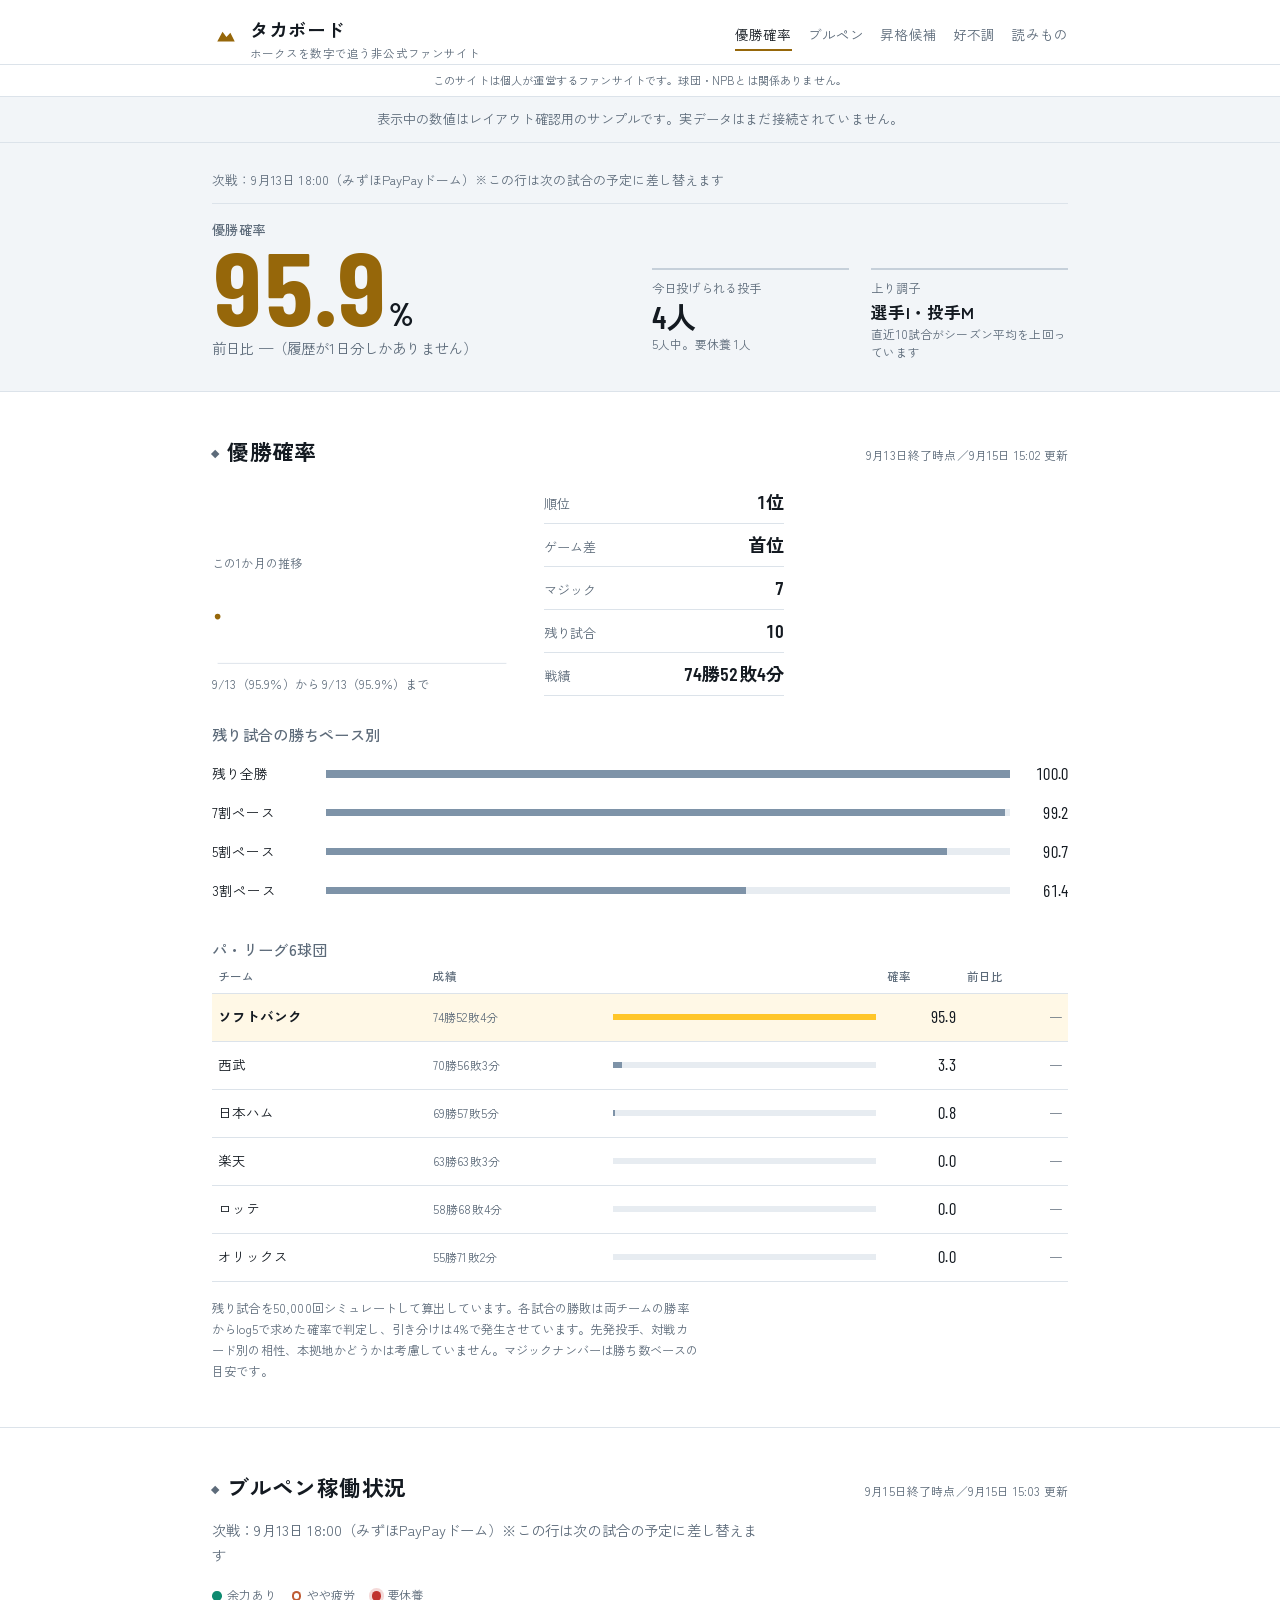
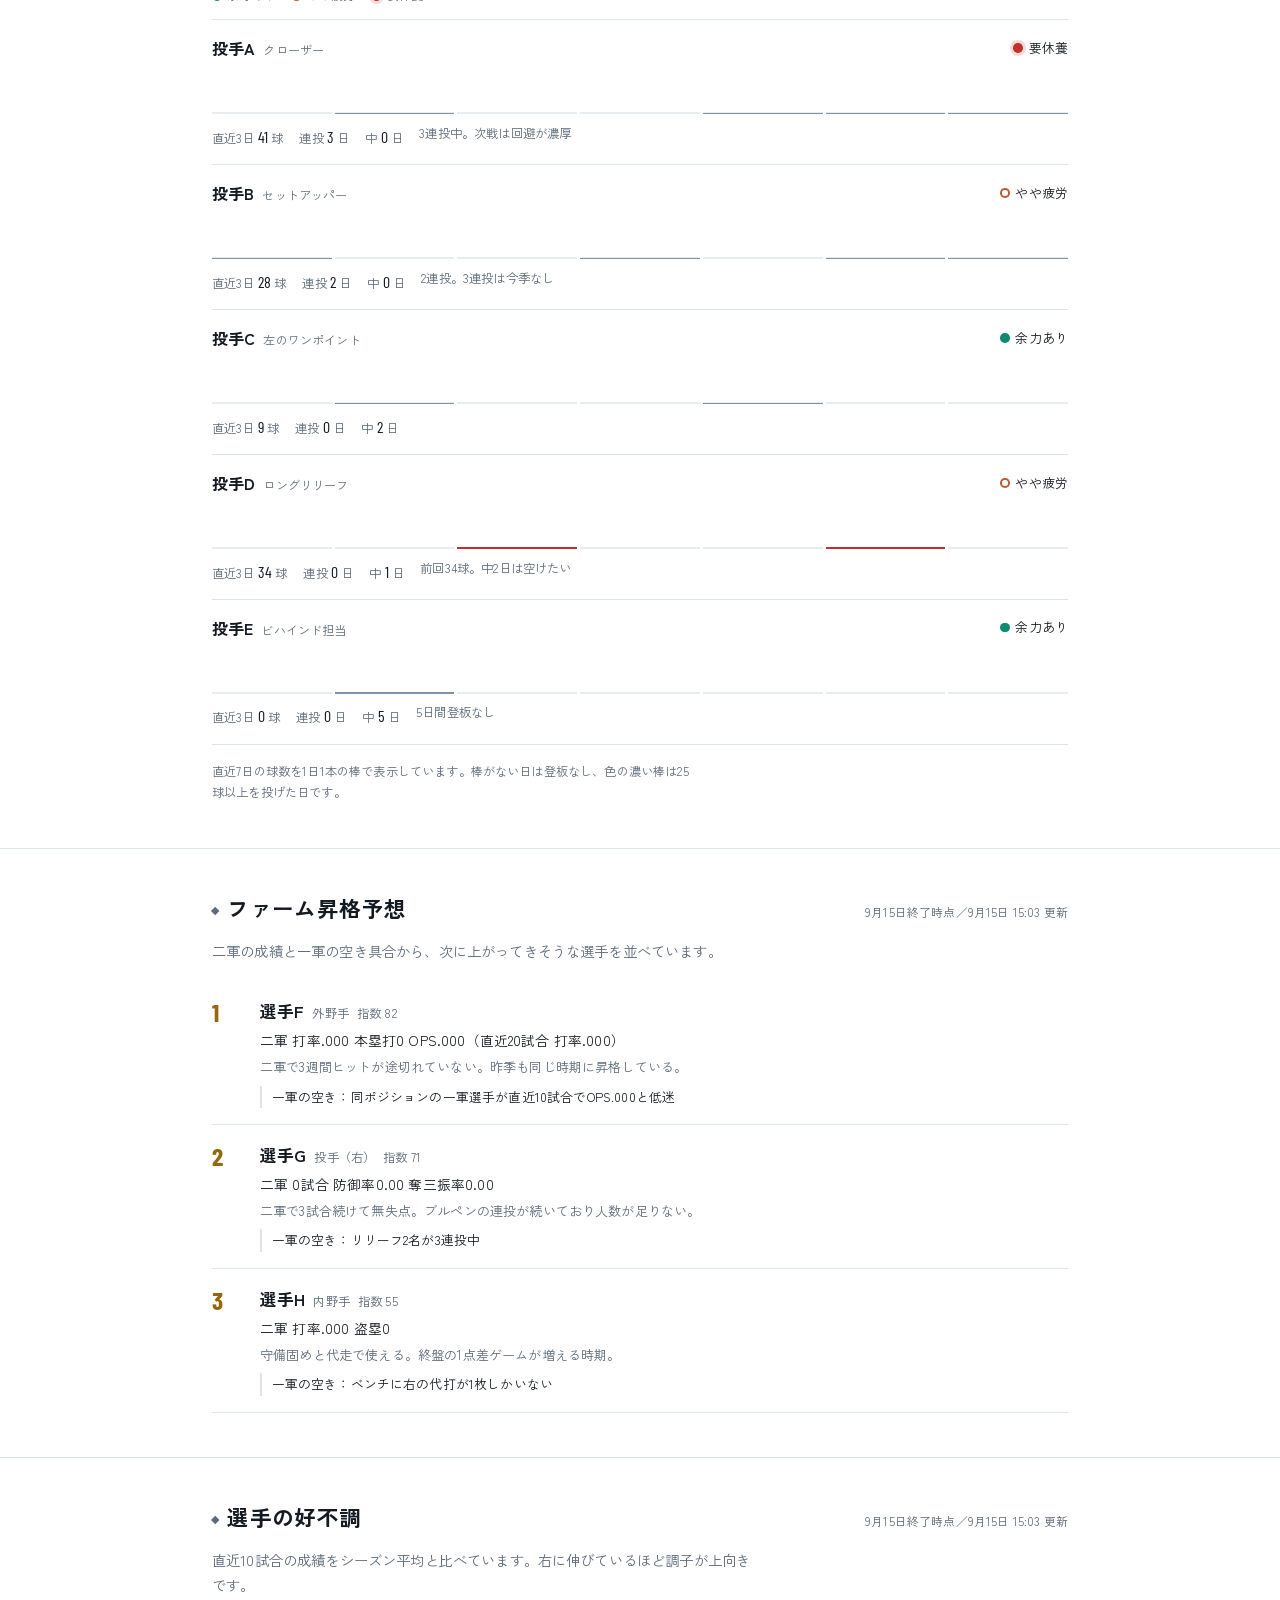
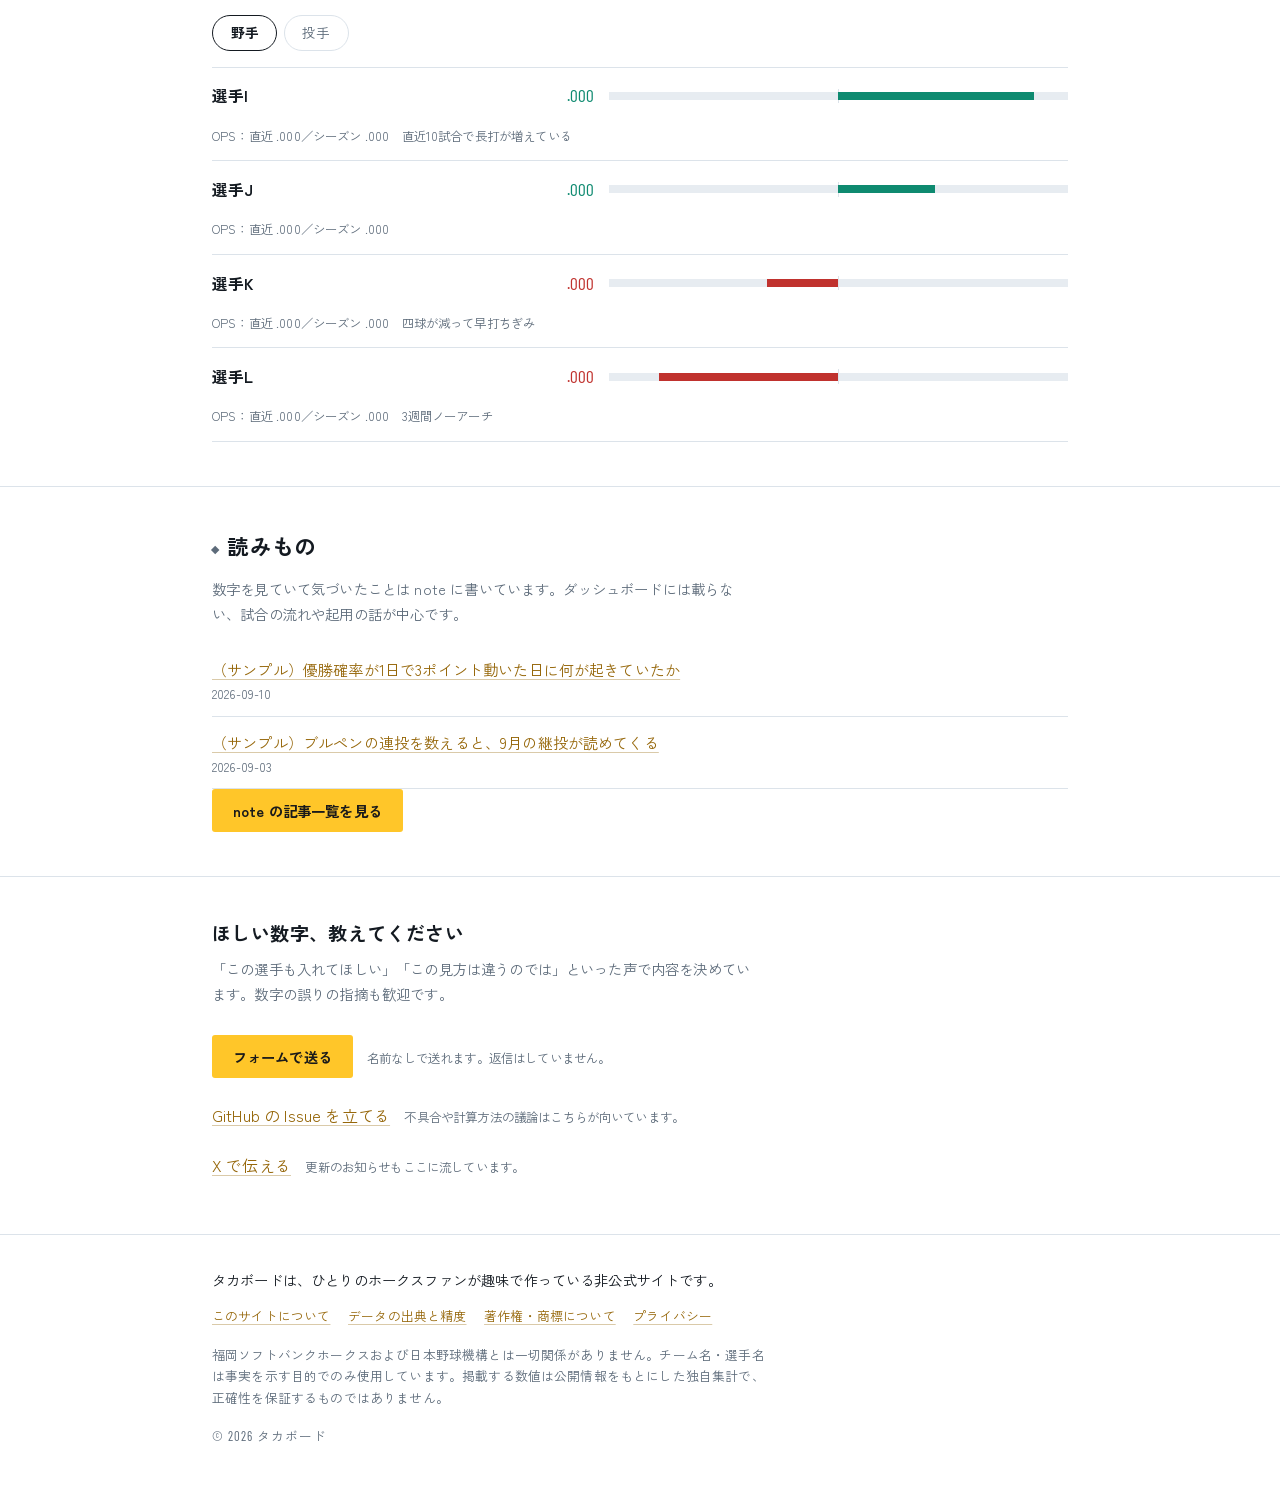
==== index.html @ 0519a40f "Add files via upload" ====
<!DOCTYPE html>
<html lang="ja">
<head>
<meta charset="utf-8">
<meta name="viewport" content="width=device-width, initial-scale=1">
<title>タカボード｜ホークスを数字で追う非公式ファンサイト</title>
<meta name="description" content="福岡ソフトバンクホークスの優勝確率、ブルペンの稼働状況、ファーム昇格候補、選手の好不調を毎日まとめて見られる非公式のファンサイトです。">
<meta name="theme-color" content="#FFFFFF">
<link rel="canonical" href="https://example.github.io/hawks-board/">
<meta property="og:type" content="website">
<meta property="og:title" content="タカボード｜ホークスを数字で追う">
<meta property="og:description" content="優勝確率・ブルペン稼働・ファーム昇格候補・好不調を毎日更新（非公式ファンサイト）">
<link rel="icon" href="data:image/svg+xml,%3Csvg xmlns='http://www.w3.org/2000/svg' viewBox='0 0 32 32'%3E%3Crect width='32' height='32' rx='7' fill='%23FFFFFF'/%3E%3Cpath d='M8 20l5-9 4 5 3-4 4 8z' fill='%2396670A'/%3E%3C/svg%3E">
<link rel="preconnect" href="https://fonts.googleapis.com">
<link rel="preconnect" href="https://fonts.gstatic.com" crossorigin>
<link href="https://fonts.googleapis.com/css2?family=Barlow+Condensed:wght@500;600;700&family=Zen+Kaku+Gothic+New:wght@400;500;700&display=swap" rel="stylesheet">
<link rel="stylesheet" href="assets/style.css">
</head>
<body>
<a class="skip" href="#main">本文へスキップ</a>

<header class="masthead">
  <div class="wrap masthead-inner">
    <a class="brand" href="./">
      <span class="brand-mark" aria-hidden="true">
        <svg viewBox="0 0 32 32" width="28" height="28"><path d="M6 21l6-11 4.5 6L21 11l5 10z" fill="currentColor"/></svg>
      </span>
      <span class="brand-text">
        <b>タカボード</b>
        <small>ホークスを数字で追う非公式ファンサイト</small>
      </span>
    </a>
    <nav class="nav" aria-label="セクション">
      <a href="#pennant">優勝確率</a>
      <a href="#bullpen">ブルペン</a>
      <a href="#farm">昇格候補</a>
      <a href="#form">好不調</a>
      <a href="#reads">読みもの</a>
    </nav>
  </div>
  <p class="unofficial">このサイトは個人が運営するファンサイトです。球団・NPBとは関係ありません。</p>
</header>

<div id="sample-banner" class="banner" hidden>
  表示中の数値はレイアウト確認用のサンプルです。実データはまだ接続されていません。
</div>

<main id="main">

  <!-- 今日の要点 -->
  <section id="today" class="today" aria-label="今日の要点">
    <div class="wrap">
      <p id="today-game" class="next-game">次戦の情報を読み込んでいます</p>
      <div class="today-grid">
        <div class="today-main">
          <h2 class="today-label">優勝確率</h2>
          <p class="prob"><span id="pennant-value">--</span><span class="unit">%</span></p>
          <p id="pennant-delta" class="delta">前日比 --</p>
        </div>
        <ul class="today-side">
          <li>
            <a href="#bullpen">
              <span class="side-label">今日投げられる投手</span>
              <span class="side-val" id="today-pen">--</span>
              <span class="side-sub" id="today-pen-sub">読み込み中</span>
            </a>
          </li>
          <li>
            <a href="#form">
              <span class="side-label">上り調子</span>
              <span class="side-val" id="today-hot">--</span>
              <span class="side-sub" id="today-hot-sub">読み込み中</span>
            </a>
          </li>
        </ul>
      </div>
    </div>
  </section>

  <!-- 優勝確率 -->
  <section id="pennant" class="section">
    <div class="wrap">
      <div class="sec-head">
        <h2>優勝確率</h2>
        <p class="stamp" data-updated="pennant">読み込み中</p>
      </div>

      <div class="pennant-grid">
        <figure class="trend">
          <figcaption class="trend-cap">この1か月の推移</figcaption>
          <div id="pennant-chart" class="chart" role="img" aria-label="優勝確率の推移グラフ"></div>
        </figure>
        <dl id="pennant-context" class="facts"></dl>
      </div>

      <div class="scenarios">
        <h3>残り試合の勝ちペース別</h3>
        <ul id="pennant-scenarios" class="scenario-list"></ul>
      </div>

      <div class="league">
        <h3>パ・リーグ6球団</h3>
        <table id="league-table">
          <thead>
            <tr><th>チーム</th><th>成績</th><th></th><th>確率</th><th>前日比</th></tr>
          </thead>
          <tbody></tbody>
        </table>
      </div>

      <p id="pennant-method" class="method"></p>
    </div>
  </section>

  <!-- ブルペン -->
  <section id="bullpen" class="section">
    <div class="wrap">
      <div class="sec-head">
        <h2>ブルペン稼働状況</h2>
        <p class="stamp" data-updated="bullpen">読み込み中</p>
      </div>
      <p id="bullpen-note" class="lead"></p>

      <div class="legend" aria-hidden="true">
        <span><i class="dot ready"></i>余力あり</span>
        <span><i class="dot caution"></i>やや疲労</span>
        <span><i class="dot rest"></i>要休養</span>
      </div>

      <div id="bullpen-list" class="pen"></div>
      <p class="method">直近7日の球数を1日1本の棒で表示しています。棒がない日は登板なし、色の濃い棒は25球以上を投げた日です。</p>
    </div>
  </section>

  <!-- ファーム昇格予想 -->
  <section id="farm" class="section">
    <div class="wrap">
      <div class="sec-head">
        <h2>ファーム昇格予想</h2>
        <p class="stamp" data-updated="farm">読み込み中</p>
      </div>
      <p class="lead">二軍の成績と一軍の空き具合から、次に上がってきそうな選手を並べています。</p>
      <ol id="farm-list" class="farm"></ol>
    </div>
  </section>

  <!-- 好不調 -->
  <section id="form" class="section">
    <div class="wrap">
      <div class="sec-head">
        <h2>選手の好不調</h2>
        <p class="stamp" data-updated="form">読み込み中</p>
      </div>
      <p class="lead">直近10試合の成績をシーズン平均と比べています。右に伸びているほど調子が上向きです。</p>

      <div class="tabs" role="tablist" aria-label="表示する選手">
        <button role="tab" id="tab-batters" aria-controls="panel-batters" aria-selected="true" class="tab is-on">野手</button>
        <button role="tab" id="tab-pitchers" aria-controls="panel-pitchers" aria-selected="false" class="tab">投手</button>
      </div>
      <div id="panel-batters" role="tabpanel" aria-labelledby="tab-batters"><div id="form-batters" class="form-list"></div></div>
      <div id="panel-pitchers" role="tabpanel" aria-labelledby="tab-pitchers" hidden><div id="form-pitchers" class="form-list"></div></div>
    </div>
  </section>

  <!-- 読みもの -->
  <section id="reads" class="section reads">
    <div class="wrap">
      <div class="sec-head">
        <h2>読みもの</h2>
      </div>
      <p class="lead">数字を見ていて気づいたことは note に書いています。ダッシュボードには載らない、試合の流れや起用の話が中心です。</p>
      <ul id="reads-list" class="reads-list"></ul>
      <p><a class="btn" href="https://note.com/" rel="noopener">note の記事一覧を見る</a></p>
    </div>
  </section>

  <!-- 要望 -->
  <section id="voice" class="section voice">
    <div class="wrap">
      <h2>ほしい数字、教えてください</h2>
      <p class="lead">「この選手も入れてほしい」「この見方は違うのでは」といった声で内容を決めています。数字の誤りの指摘も歓迎です。</p>
      <ul class="contact">
        <li><a class="btn" href="https://forms.gle/" rel="noopener">フォームで送る</a><span>名前なしで送れます。返信はしていません。</span></li>
        <li><a href="https://github.com/" rel="noopener">GitHub の Issue を立てる</a><span>不具合や計算方法の議論はこちらが向いています。</span></li>
        <li><a href="https://x.com/" rel="noopener">X で伝える</a><span>更新のお知らせもここに流しています。</span></li>
      </ul>
    </div>
  </section>

</main>

<footer class="foot">
  <div class="wrap">
    <p class="foot-lead">タカボードは、ひとりのホークスファンが趣味で作っている非公式サイトです。</p>
    <ul class="foot-links">
      <li><a href="about.html">このサイトについて</a></li>
      <li><a href="about.html#data">データの出典と精度</a></li>
      <li><a href="about.html#rights">著作権・商標について</a></li>
      <li><a href="about.html#privacy">プライバシー</a></li>
    </ul>
    <p class="foot-note">福岡ソフトバンクホークスおよび日本野球機構とは一切関係がありません。チーム名・選手名は事実を示す目的でのみ使用しています。掲載する数値は公開情報をもとにした独自集計で、正確性を保証するものではありません。</p>
    <p class="foot-copy">&copy; <span id="year">2026</span> タカボード</p>
  </div>
</footer>

<script src="assets/app.js"></script>
</body>
</html>
---- assets/style.css ----
:root{
  --paper:#FFFFFF;
  --panel:#F2F5F8;
  --panel-2:#E7ECF1;
  --line:#DCE3EA;
  --text:#141A21;
  --muted:#5D6B7A;

  /* ゴールドは数字とリンクにだけ使う。白地で読めるよう文字用は濃い山吹 */
  --gold:#FFC629;
  --gold-ink:#96670A;

  /* 状態はゴールドと交わらない系統でそろえる */
  --ready:#0E8A70;
  --caution:#BF5B33;
  --rest:#C0322E;
  --bar:#7E93A8;

  --maxw:56rem;
  --pad:1.25rem;
  --font-ja:"Zen Kaku Gothic New",system-ui,sans-serif;
  --font-num:"Barlow Condensed","Zen Kaku Gothic New",sans-serif;
}

*{box-sizing:border-box}
html{-webkit-text-size-adjust:100%;scroll-behavior:smooth}
body{
  margin:0;
  background:var(--paper);
  color:var(--text);
  font-family:var(--font-ja);
  font-size:16px;
  line-height:1.75;
  letter-spacing:.01em;
}
a{color:var(--gold-ink);text-underline-offset:.2em;text-decoration-color:rgba(150,103,10,.35)}
a:hover{text-decoration-color:var(--gold-ink)}
:focus-visible{outline:2px solid var(--gold-ink);outline-offset:3px}
h1,h2,h3{line-height:1.35;letter-spacing:.02em;margin:0}
p{margin:0}
ul,ol,dl{margin:0;padding:0;list-style:none}

.wrap{max-width:var(--maxw);margin:0 auto;padding:0 var(--pad)}
.skip{position:absolute;left:-999px}
.skip:focus{left:.5rem;top:.5rem;z-index:9;background:var(--gold);color:#1A1A1A;padding:.5rem .75rem;border-radius:4px}

/* ---- masthead ---- */
.masthead{border-bottom:1px solid var(--line);background:rgba(255,255,255,.93);backdrop-filter:blur(6px);position:sticky;top:0;z-index:5}
.masthead-inner{display:flex;flex-direction:column;gap:.5rem;padding-top:.8rem}
.brand{display:flex;align-items:center;gap:.6rem;text-decoration:none;color:var(--text)}
.brand-mark{color:var(--gold-ink);display:flex}
.brand-text b{font-size:1.15rem;font-weight:700;letter-spacing:.06em;display:block}
.brand-text small{display:block;color:var(--muted);font-size:.72rem;line-height:1.4}
.nav{display:flex;gap:1rem;overflow-x:auto;padding-bottom:.55rem;scrollbar-width:none}
.nav::-webkit-scrollbar{display:none}
.nav a{color:var(--muted);font-size:.85rem;white-space:nowrap;text-decoration:none;padding-bottom:.15rem;border-bottom:2px solid transparent}
.nav a:hover{color:var(--text)}
.nav a.is-on{color:var(--text);border-bottom-color:var(--gold-ink)}
.unofficial{border-top:1px solid var(--line);color:var(--muted);font-size:.7rem;text-align:center;padding:.35rem var(--pad);margin:0}

.banner{background:var(--panel);border-bottom:1px solid var(--line);color:var(--muted);font-size:.82rem;padding:.7rem var(--pad);text-align:center}

/* ---- 今日の要点（ヒーロー） ---- */
.today{padding:1.6rem 0 1.9rem;background:var(--panel);border-bottom:1px solid var(--line)}
.next-game{color:var(--muted);font-size:.8rem;padding-bottom:.7rem;border-bottom:1px solid var(--line);margin-bottom:1.1rem}
.today-grid{display:flex;flex-direction:column;gap:1.4rem}
.today-label{font-size:.82rem;font-weight:500;color:var(--muted)}
.prob{font-family:var(--font-num);font-weight:700;font-size:5.5rem;line-height:.88;color:var(--gold-ink);letter-spacing:-.01em;font-variant-numeric:tabular-nums}
.prob .unit{font-size:2rem;margin-left:.15rem;color:var(--text)}
.delta{font-size:.9rem;color:var(--muted);margin-top:.3rem;font-variant-numeric:tabular-nums}
.delta.up::before{content:"▲ ";color:var(--ready)}
.delta.down::before{content:"▼ ";color:var(--rest)}
.today-side{display:grid;grid-template-columns:1fr 1fr;gap:.9rem}
.today-side a{display:block;text-decoration:none;color:var(--text);border-top:2px solid #C6D0DA;padding-top:.5rem}
.today-side a:hover{border-top-color:var(--gold-ink)}
.side-label{display:block;color:var(--muted);font-size:.76rem}
.side-val{display:block;font-family:var(--font-num);font-size:1.9rem;font-weight:600;line-height:1.15;font-variant-numeric:tabular-nums}
.side-sub{display:block;color:var(--muted);font-size:.74rem;line-height:1.5}

/* ---- sections ---- */
.section{padding:2.75rem 0;border-bottom:1px solid var(--line)}
.sec-head{display:flex;flex-wrap:wrap;align-items:baseline;justify-content:space-between;gap:.4rem;margin-bottom:1rem}
.sec-head h2{font-size:1.35rem;font-weight:700}
.sec-head h2::before{content:"";display:inline-block;width:.4rem;height:.4rem;background:var(--muted);margin-right:.55rem;transform:rotate(45deg);vertical-align:middle}
.stamp{color:var(--muted);font-size:.74rem;font-variant-numeric:tabular-nums}
.lead{color:var(--muted);font-size:.9rem;max-width:38em;margin-bottom:1.1rem}
.method{color:var(--muted);font-size:.76rem;margin-top:1rem;max-width:40em}

/* ---- 優勝確率 ---- */
.pennant-grid{display:flex;flex-direction:column;gap:1.3rem}
.trend{margin:0;min-width:0}
.trend-cap{color:var(--muted);font-size:.76rem;margin-bottom:.3rem}
.chart svg{display:block;width:100%;height:auto}
.chart-note{color:var(--muted);font-size:.76rem;margin-top:.3rem;font-variant-numeric:tabular-nums}
.facts{display:grid;grid-template-columns:repeat(2,1fr);gap:0 1.2rem}
.facts div{display:flex;justify-content:space-between;align-items:baseline;gap:.5rem;border-bottom:1px solid var(--line);padding:.3rem 0}
.facts dt{color:var(--muted);font-size:.82rem}
.facts dd{margin:0;font-family:var(--font-num);font-size:1.15rem;font-weight:600;font-variant-numeric:tabular-nums}

.scenarios{margin-top:1.8rem}
.scenarios h3{font-size:.95rem;font-weight:500;color:var(--muted);margin-bottom:.6rem}
.scenario-list li{display:grid;grid-template-columns:6.5rem 1fr 3rem;align-items:center;gap:.6rem;padding:.3rem 0}
.sc-label{font-size:.85rem}
.sc-bar{height:.45rem;background:var(--panel-2);position:relative;overflow:hidden}
.sc-bar i{position:absolute;inset:0 auto 0 0;background:var(--bar)}
.sc-val{font-family:var(--font-num);font-size:1.05rem;text-align:right;font-variant-numeric:tabular-nums}

.league{margin-top:1.8rem}
.league h3{font-size:.95rem;font-weight:500;color:var(--muted);margin-bottom:.4rem}
.league table{width:100%;border-collapse:collapse;font-size:.85rem}
.league th{text-align:left;font-weight:500;font-size:.72rem;color:var(--muted);padding:0 .35rem .4rem;border-bottom:1px solid var(--line)}
.league td{padding:.55rem .35rem;border-bottom:1px solid var(--line);vertical-align:middle}
.league tr.me td{background:#FFF8E6}
.league tr.me .lg-team{font-weight:700}
.lg-team{white-space:nowrap}
.lg-rec{color:var(--muted);font-size:.74rem;white-space:nowrap}
.lg-bar{width:32%}
.lg-bar span{display:block;height:.4rem;background:var(--panel-2)}
.lg-bar span i{display:block;height:100%;background:var(--bar)}
tr.me .lg-bar span i{background:var(--gold)}
.lg-pct{text-align:right;font-family:var(--font-num);font-size:1.05rem;font-variant-numeric:tabular-nums;white-space:nowrap}
.lg-delta{text-align:right;font-size:.74rem;font-variant-numeric:tabular-nums;white-space:nowrap;color:var(--muted)}
.lg-delta.up{color:var(--ready)}
.lg-delta.down{color:var(--rest)}
@media (max-width:26rem){.lg-rec{display:none}.lg-bar{width:26%}}

/* ---- ブルペン ---- */
.legend{display:flex;flex-wrap:wrap;gap:.4rem 1rem;color:var(--muted);font-size:.76rem;margin-bottom:.8rem}
.legend span{display:flex;align-items:center;gap:.35rem}
.dot{width:.6rem;height:.6rem;border-radius:50%;display:inline-block;flex:none}
.dot.ready{background:var(--ready)}
.dot.caution{background:transparent;box-shadow:inset 0 0 0 2px var(--caution)}
.dot.rest{background:var(--rest);box-shadow:0 0 0 3px rgba(192,50,46,.18)}

.pen{border-top:1px solid var(--line)}
.pen-row{display:grid;grid-template-columns:1fr auto;gap:.2rem .8rem;padding:.85rem 0;border-bottom:1px solid var(--line)}
.pen-id{display:flex;align-items:baseline;gap:.5rem;flex-wrap:wrap}
.pen-id b{font-size:1rem;font-weight:700}
.pen-id span{color:var(--muted);font-size:.76rem}
.pen-state{display:flex;align-items:center;gap:.35rem;font-size:.8rem;justify-self:end;white-space:nowrap}
.pen-bars{grid-column:1/-1;display:flex;align-items:flex-end;gap:3px;height:2.6rem;margin-top:.45rem}
.pen-bars i{flex:1;background:var(--panel-2);position:relative;min-height:2px}
.pen-bars i b{position:absolute;left:0;right:0;bottom:0;display:block;background:var(--bar)}
.pen-bars i[data-heavy="1"] b{background:var(--rest)}
.pen-meta{grid-column:1/-1;color:var(--muted);font-size:.78rem;display:flex;flex-wrap:wrap;gap:.2rem 1rem;margin-top:.35rem}
.pen-meta em{font-style:normal;color:var(--text);font-family:var(--font-num);font-size:1rem}

/* ---- ファーム ---- */
.farm{counter-reset:rank}
.farm li{counter-increment:rank;display:grid;grid-template-columns:2.2rem 1fr;gap:.1rem .8rem;padding:1rem 0;border-bottom:1px solid var(--line)}
.farm li::before{content:counter(rank);font-family:var(--font-num);font-size:1.6rem;font-weight:700;color:var(--gold-ink);line-height:1.2;grid-row:1/3}
.farm-name{display:flex;align-items:baseline;gap:.5rem;flex-wrap:wrap}
.farm-name b{font-size:1.05rem}
.farm-name span{color:var(--muted);font-size:.78rem}
.farm-body{grid-column:2}
.farm-stat{font-size:.86rem;font-variant-numeric:tabular-nums}
.farm-why{color:var(--muted);font-size:.82rem;margin-top:.25rem}
.farm-open{font-size:.8rem;margin-top:.4rem;padding-left:.6rem;border-left:2px solid var(--line)}

/* ---- 好不調 ---- */
.tabs{display:flex;gap:.4rem;margin-bottom:1rem}
.tab{background:transparent;border:1px solid var(--line);color:var(--muted);font:inherit;font-size:.85rem;padding:.3rem 1.1rem;border-radius:999px;cursor:pointer}
.tab:hover{color:var(--text)}
.tab.is-on{color:var(--text);border-color:var(--text);font-weight:700}
.form-list{border-top:1px solid var(--line)}
.form-row{display:grid;grid-template-columns:1fr;gap:.35rem;padding:.8rem 0;border-bottom:1px solid var(--line)}
.form-top{display:flex;justify-content:space-between;align-items:baseline;gap:.5rem}
.form-top b{font-size:.98rem}
.form-num{font-family:var(--font-num);font-size:1.1rem;font-variant-numeric:tabular-nums}
.form-num.up{color:var(--ready)}
.form-num.down{color:var(--rest)}
.gauge{position:relative;height:.5rem;background:var(--panel-2)}
.gauge::before{content:"";position:absolute;left:50%;top:-.2rem;bottom:-.2rem;width:1px;background:var(--line)}
.gauge i{position:absolute;top:0;bottom:0;background:var(--ready)}
.gauge i.down{background:var(--rest)}
.form-sub{color:var(--muted);font-size:.78rem;font-variant-numeric:tabular-nums}

/* ---- 読みもの・要望 ---- */
.reads-list li{padding:.7rem 0;border-bottom:1px solid var(--line)}
.reads-list a{font-size:.95rem}
.reads-list time{display:block;color:var(--muted);font-size:.75rem;font-variant-numeric:tabular-nums}
.btn{display:inline-block;background:var(--gold);color:#1A1A1A;font-weight:700;font-size:.9rem;text-decoration:none;padding:.55rem 1.3rem;border-radius:3px}
.btn:hover{background:#FFD558;text-decoration:none}
.voice h2{font-size:1.2rem;margin-bottom:.6rem}
.contact li{padding:.7rem 0;display:flex;flex-direction:column;gap:.25rem;align-items:flex-start}
.contact span{color:var(--muted);font-size:.78rem}

/* ---- footer ---- */
.foot{padding:2rem 0 3rem;color:var(--muted);font-size:.8rem}
.foot-lead{color:var(--text);font-size:.9rem;margin-bottom:.8rem}
.foot-links{display:flex;flex-wrap:wrap;gap:.4rem 1.1rem;margin-bottom:1rem}
.foot-note{line-height:1.7;max-width:44em}
.foot-copy{margin-top:1rem;font-family:var(--font-num);letter-spacing:.08em}

.empty{color:var(--muted);font-size:.85rem;padding:1.2rem 0;border-top:1px solid var(--line)}

@media (min-width:40rem){
  .masthead-inner{flex-direction:row;align-items:center;justify-content:space-between;padding-bottom:.2rem}
  .nav{padding-bottom:0}
  .today-grid{flex-direction:row;align-items:flex-end;justify-content:space-between;gap:2.5rem}
  .today-main{flex:none}
  .today-side{flex:1;max-width:26rem;gap:1.4rem}
  .prob{font-size:6.5rem}
  .pennant-grid{flex-direction:row;align-items:flex-end;gap:2rem}
  .facts{flex:0 0 15rem;grid-template-columns:1fr}
  .form-row{grid-template-columns:1fr 1.2fr;align-items:center;gap:.9rem}
  .form-sub{grid-column:1/-1}
  .contact li{flex-direction:row;align-items:baseline;gap:.9rem}
}

@media (prefers-reduced-motion:reduce){
  html{scroll-behavior:auto}
}
@media (prefers-reduced-motion:no-preference){
  .prob{animation:rise .5s ease-out both}
  @keyframes rise{from{opacity:0;transform:translateY(.4rem)}to{opacity:1;transform:none}}
}

.side-val.names{font-family:var(--font-ja);font-size:1.05rem;font-weight:700;line-height:1.5}
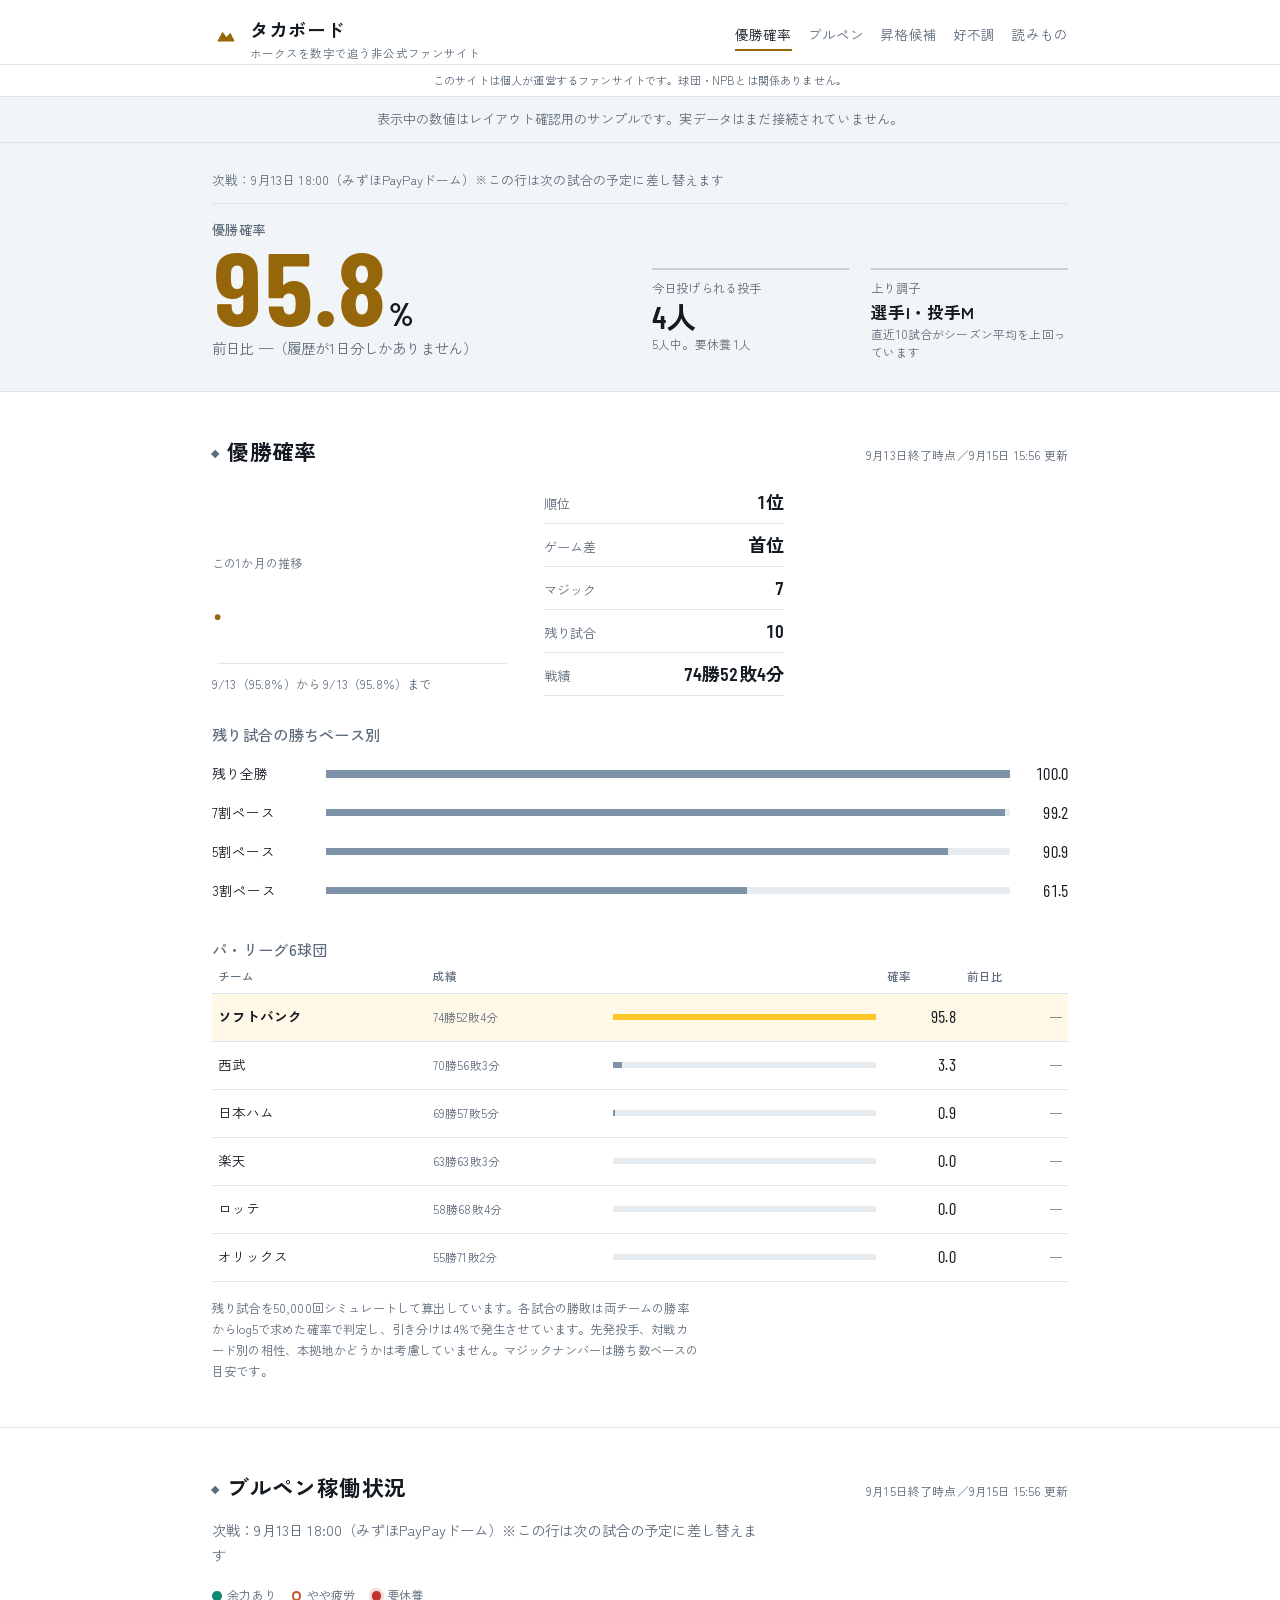
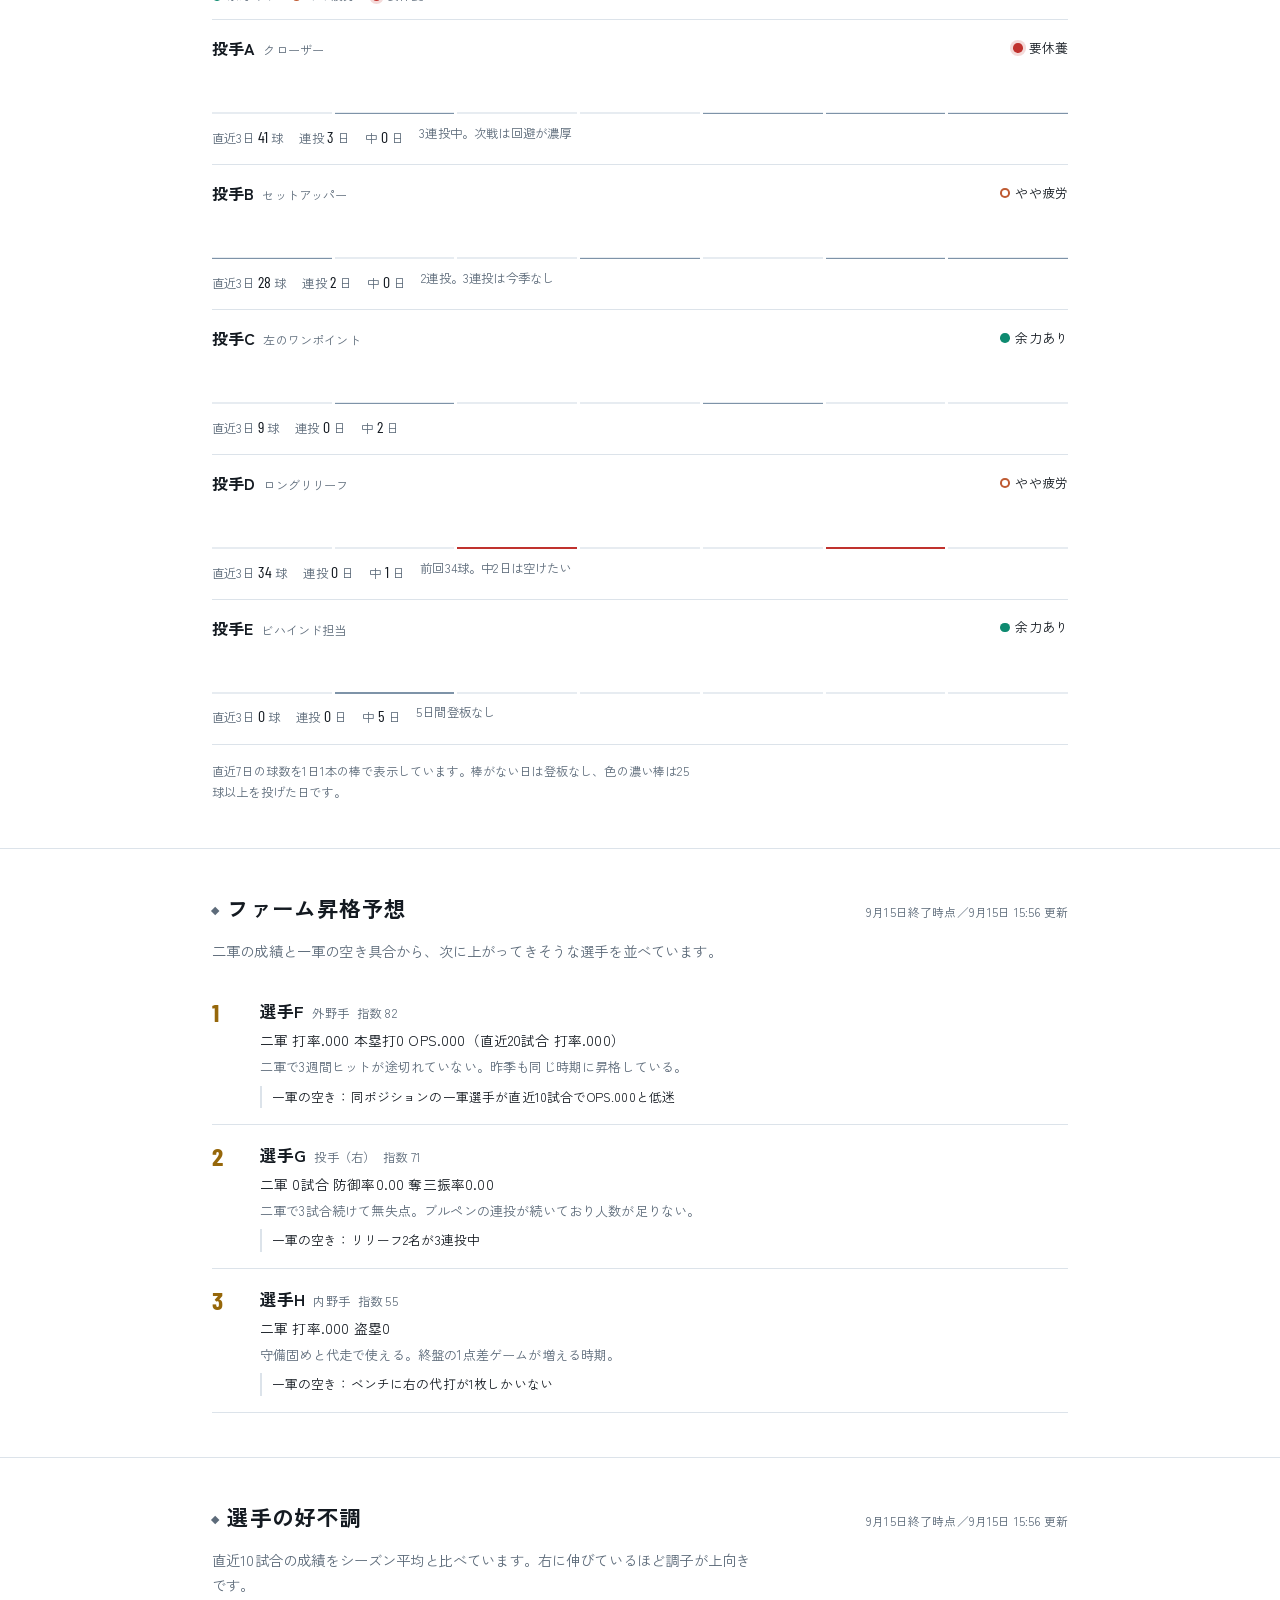
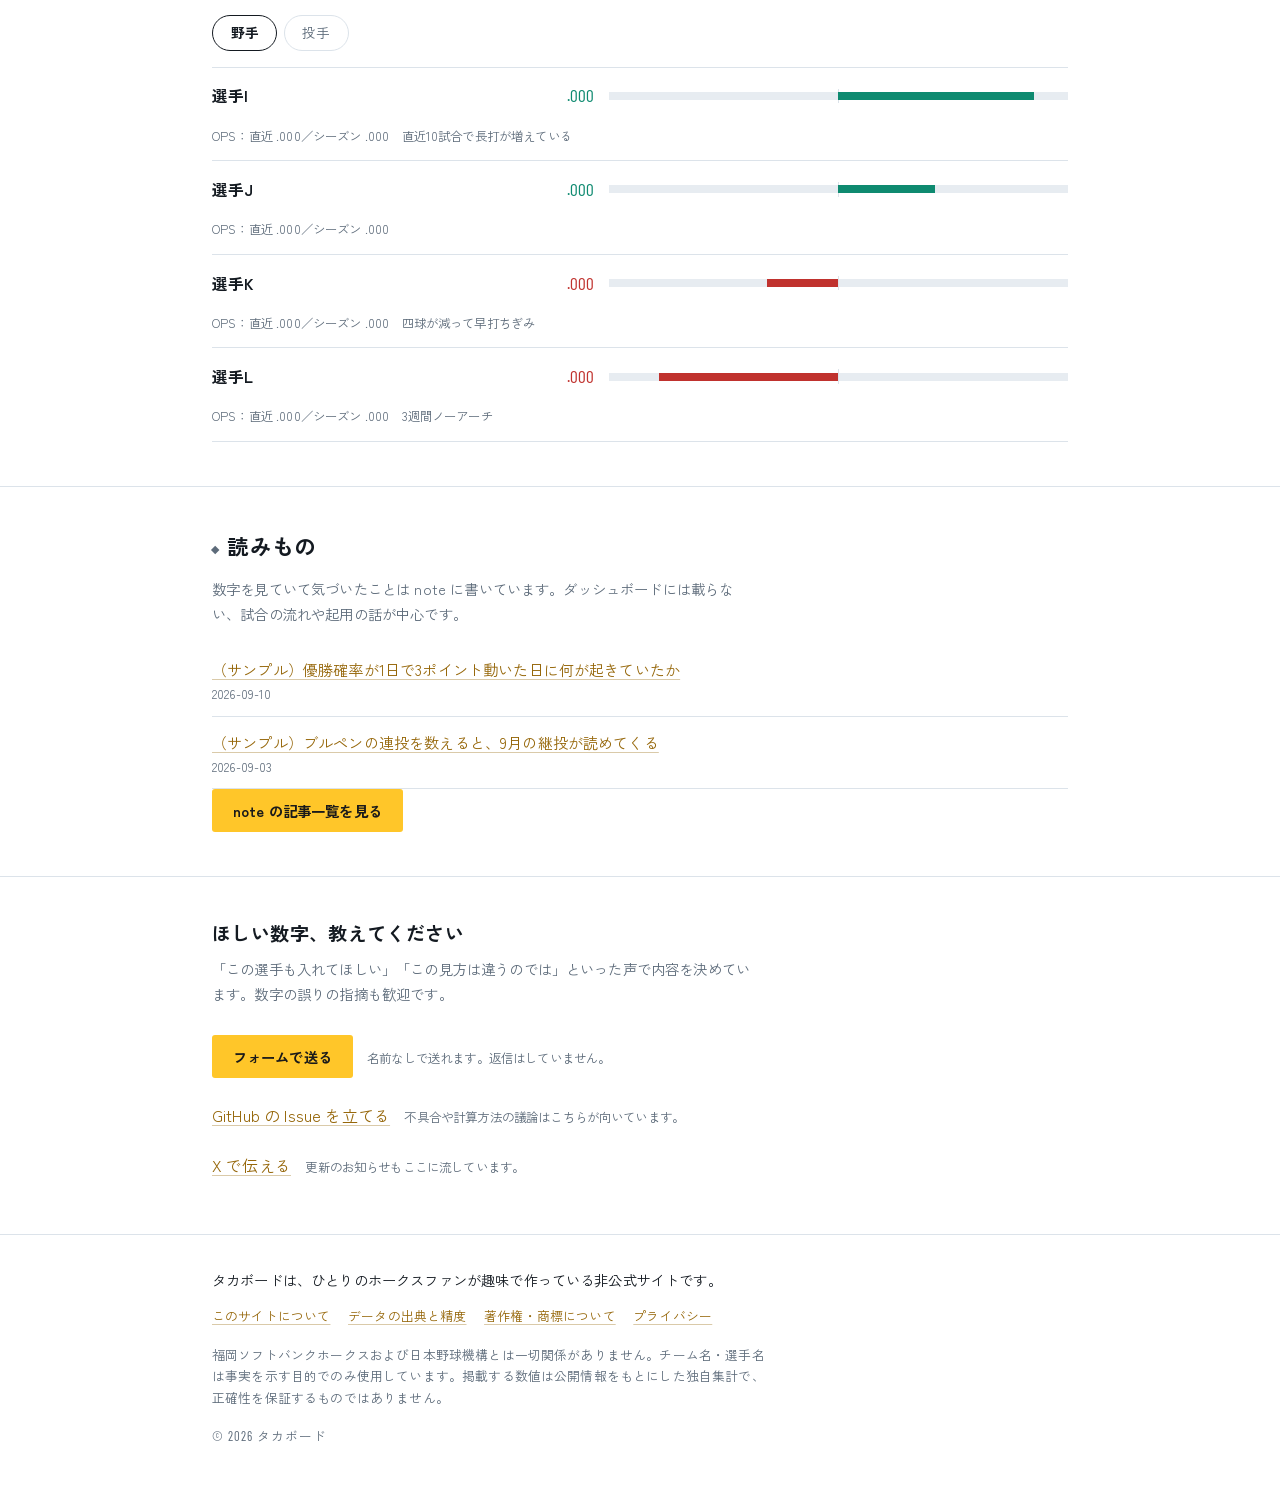
==== commit 1ff86242: "Update urls" ====
--- a/index.html
+++ b/index.html
@@ -6,7 +6,7 @@
 <title>タカボード｜ホークスを数字で追う非公式ファンサイト</title>
 <meta name="description" content="福岡ソフトバンクホークスの優勝確率、ブルペンの稼働状況、ファーム昇格候補、選手の好不調を毎日まとめて見られる非公式のファンサイトです。">
 <meta name="theme-color" content="#FFFFFF">
-<link rel="canonical" href="https://example.github.io/hawks-board/">
+<link rel="canonical" href="https://hyonkichi.github.io/hawks-board/">
 <meta property="og:type" content="website">
 <meta property="og:title" content="タカボード｜ホークスを数字で追う">
 <meta property="og:description" content="優勝確率・ブルペン稼働・ファーム昇格候補・好不調を毎日更新（非公式ファンサイト）">
@@ -181,8 +181,8 @@
       <p class="lead">「この選手も入れてほしい」「この見方は違うのでは」といった声で内容を決めています。数字の誤りの指摘も歓迎です。</p>
       <ul class="contact">
         <li><a class="btn" href="https://forms.gle/" rel="noopener">フォームで送る</a><span>名前なしで送れます。返信はしていません。</span></li>
-        <li><a href="https://github.com/" rel="noopener">GitHub の Issue を立てる</a><span>不具合や計算方法の議論はこちらが向いています。</span></li>
-        <li><a href="https://x.com/" rel="noopener">X で伝える</a><span>更新のお知らせもここに流しています。</span></li>
+        <li><a href="https://github.com/hyonkichi/hawks-board" rel="noopener">GitHub の Issue を立てる</a><span>不具合や計算方法の議論はこちらが向いています。</span></li>
+        <li><a href="hhttps://x.com/HyonKichi2021" rel="noopener">X で伝える</a><span>更新のお知らせもここに流しています。</span></li>
       </ul>
     </div>
   </section>
